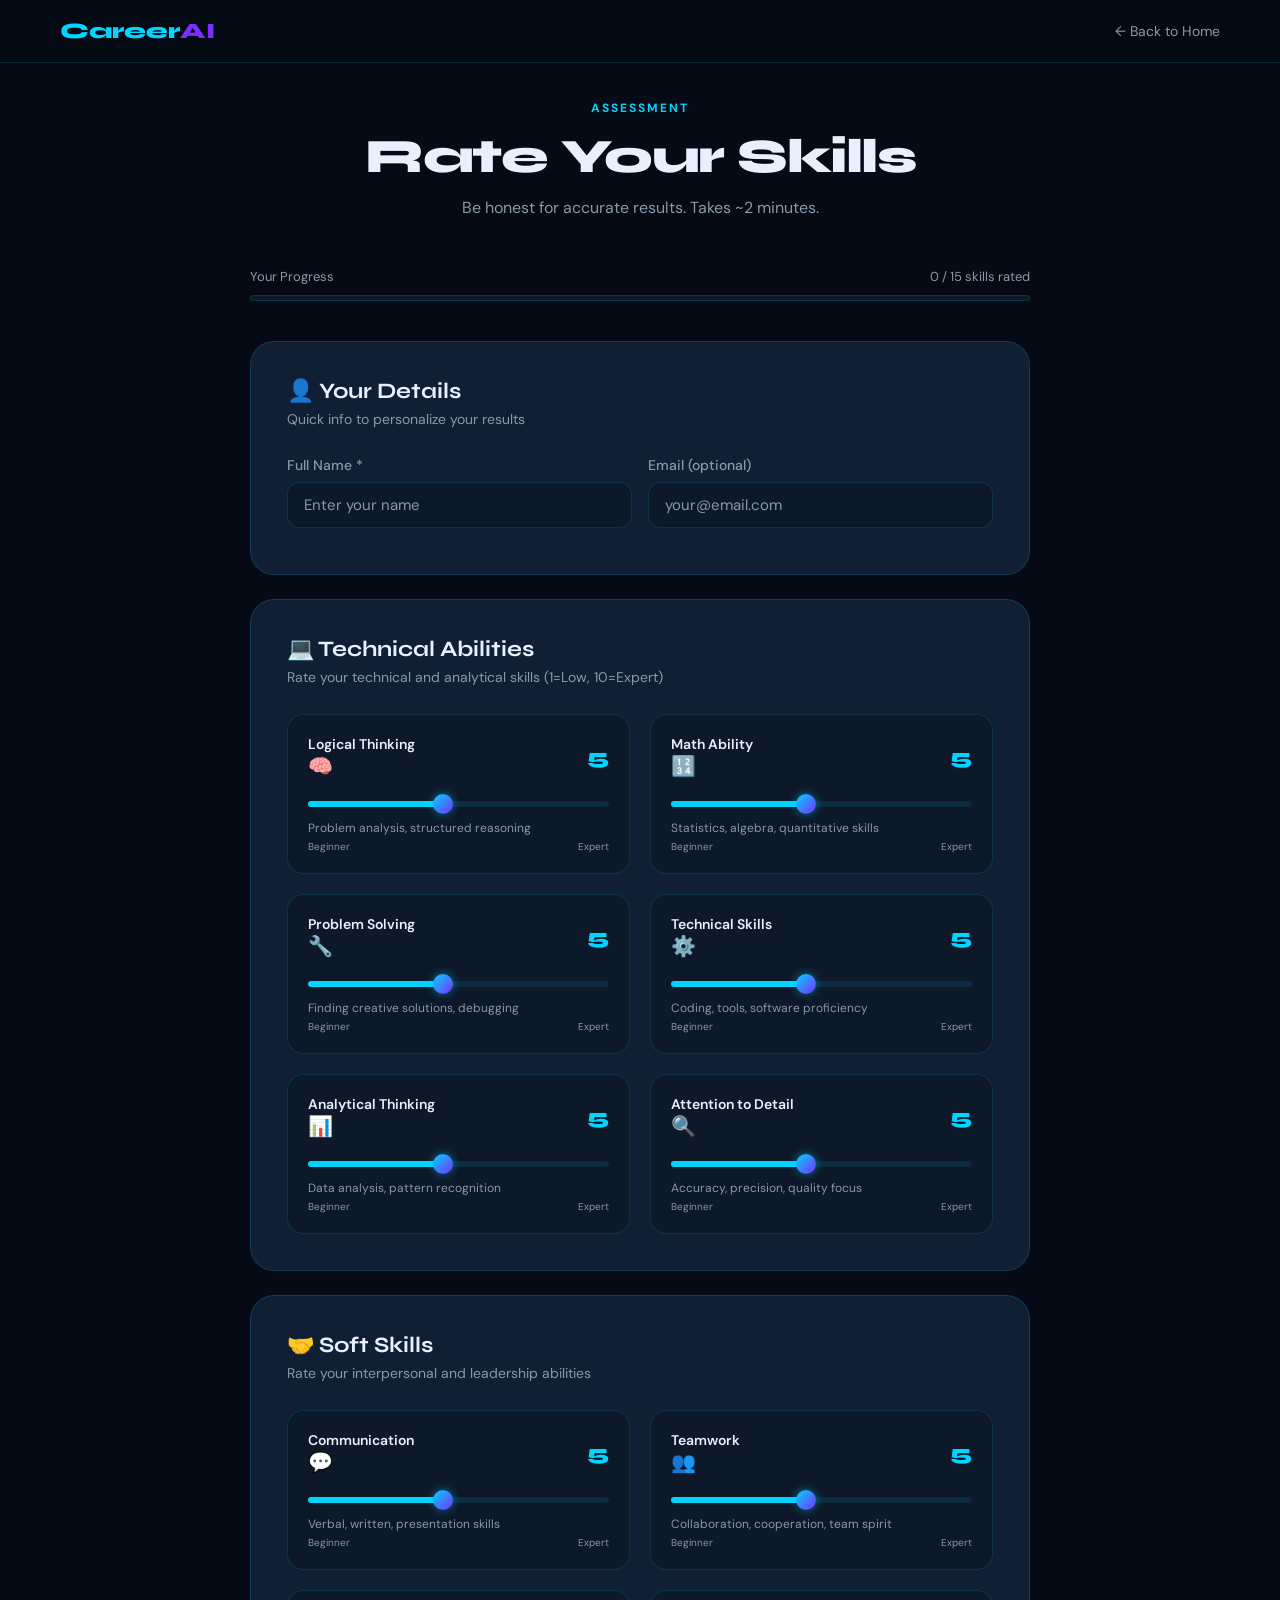
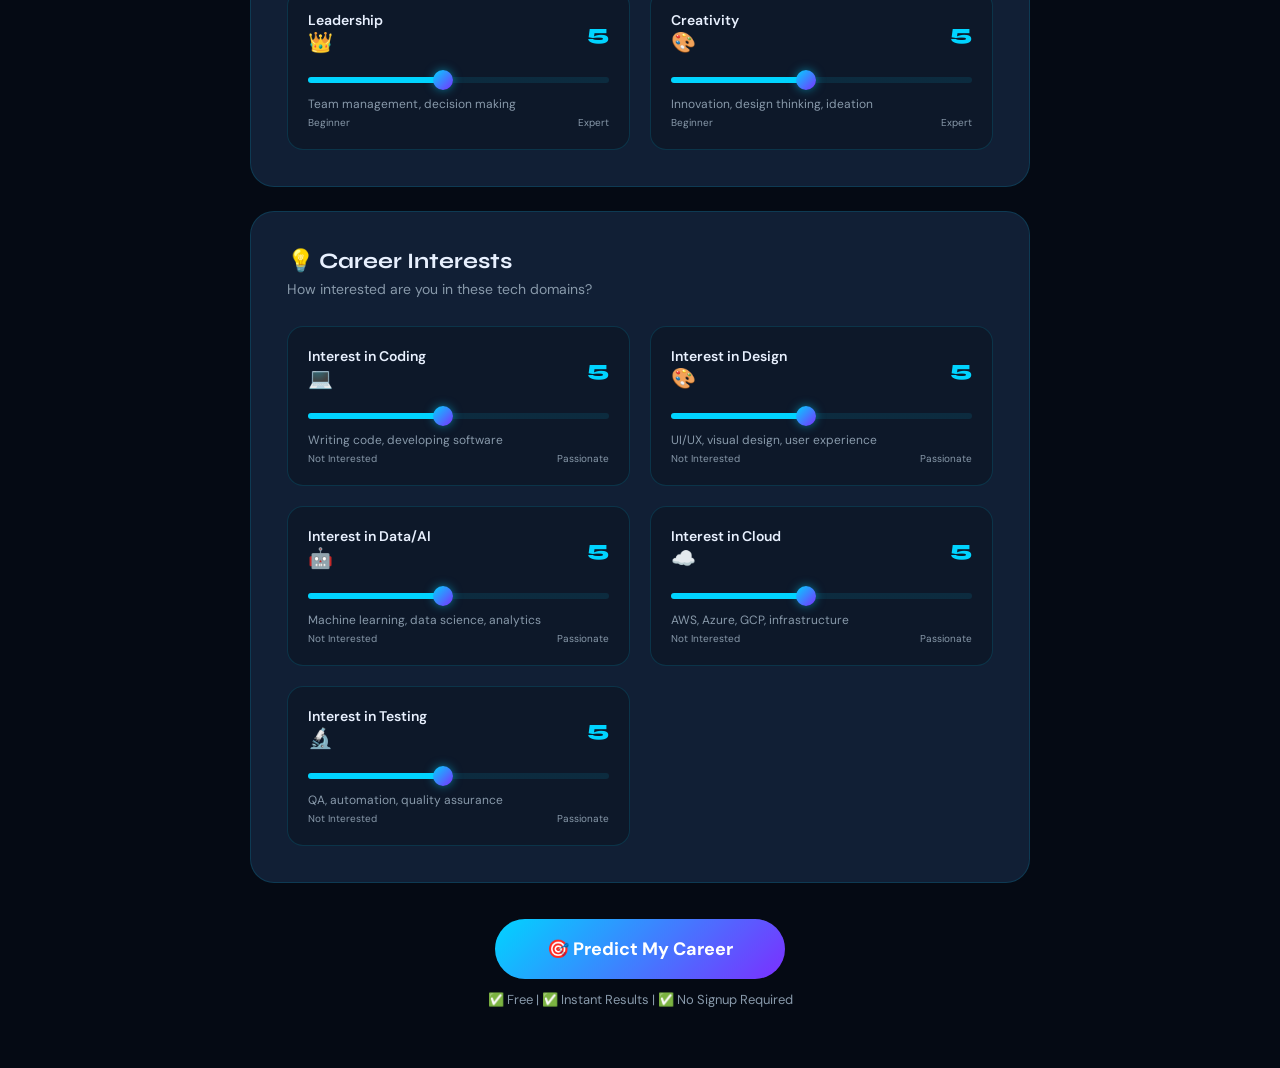
==== result.html @ 0223c40d "Frontend files" ====
<!DOCTYPE html>
<html lang="en">
<head>
<meta charset="UTF-8"/>
<meta name="viewport" content="width=device-width, initial-scale=1.0"/>
<title>CareerAI - Your Results</title>
<link href="https://fonts.googleapis.com/css2?family=Syne:wght@400;600;700;800&family=DM+Sans:wght@300;400;500&display=swap" rel="stylesheet"/>
<style>
  :root{--bg:#050a14;--surface:#0d1829;--card:#111f35;--accent:#00d4ff;--accent2:#7b2fff;--accent3:#ff6b35;--text:#e8f0fe;--muted:#8899aa;--border:rgba(0,212,255,0.15);--success:#00e676}
  *{margin:0;padding:0;box-sizing:border-box}
  body{background:var(--bg);color:var(--text);font-family:'DM Sans',sans-serif;min-height:100vh}
  nav{position:fixed;top:0;width:100%;z-index:100;padding:18px 60px;display:flex;justify-content:space-between;align-items:center;background:rgba(5,10,20,0.9);backdrop-filter:blur(20px);border-bottom:1px solid var(--border)}
  .logo{font-family:'Syne',sans-serif;font-size:22px;font-weight:800;color:var(--accent);text-decoration:none}.logo span{color:var(--accent2)}
  .new-test{background:linear-gradient(135deg,var(--accent),var(--accent2));color:#fff;text-decoration:none;padding:10px 22px;border-radius:50px;font-size:14px;font-weight:600;transition:transform 0.2s}.new-test:hover{transform:translateY(-2px)}

  .main{padding:100px 60px 60px;max-width:1000px;margin:0 auto}

  /* HERO RESULT */
  .result-hero{text-align:center;padding:60px 20px;position:relative;overflow:hidden;border-radius:28px;background:var(--card);border:1px solid var(--border);margin-bottom:32px}
  .result-glow{position:absolute;top:50%;left:50%;transform:translate(-50%,-50%);width:500px;height:300px;background:radial-gradient(ellipse,rgba(0,212,255,0.12),transparent 70%);pointer-events:none}
  .result-tag{display:inline-block;background:rgba(0,230,118,0.1);color:var(--success);border:1px solid rgba(0,230,118,0.2);padding:8px 20px;border-radius:50px;font-size:13px;font-weight:700;margin-bottom:20px;animation:fadeDown 0.6s ease}
  .career-icon{font-size:72px;margin-bottom:16px;animation:bounceIn 0.8s ease}
  @keyframes bounceIn{0%{transform:scale(0)}70%{transform:scale(1.15)}100%{transform:scale(1)}}
  .career-name{font-family:'Syne',sans-serif;font-size:clamp(32px,5vw,56px);font-weight:800;letter-spacing:-2px;background:linear-gradient(135deg,var(--accent),var(--accent2));-webkit-background-clip:text;-webkit-text-fill-color:transparent;animation:fadeUp 0.8s ease 0.2s both}
  .greeting{color:var(--muted);font-size:18px;margin:12px 0;animation:fadeUp 0.8s ease 0.3s both}
  .confidence-bar-wrap{max-width:400px;margin:24px auto 0;animation:fadeUp 0.8s ease 0.4s both}
  .conf-label{display:flex;justify-content:space-between;font-size:14px;margin-bottom:8px}
  .conf-label span:last-child{color:var(--success);font-weight:700;font-family:'Syne',sans-serif;font-size:18px}
  .conf-bar{background:rgba(255,255,255,0.08);border-radius:50px;height:12px;overflow:hidden}
  .conf-fill{height:100%;background:linear-gradient(90deg,var(--accent),var(--success));border-radius:50px;transition:width 1.5s ease;width:0}
  @keyframes fadeUp{from{opacity:0;transform:translateY(20px)}to{opacity:1;transform:translateY(0)}}
  @keyframes fadeDown{from{opacity:0;transform:translateY(-10px)}to{opacity:1;transform:translateY(0)}}

  /* CARDS GRID */
  .results-grid{display:grid;grid-template-columns:1fr 1fr;gap:24px;margin-bottom:24px}
  .info-card{background:var(--card);border:1px solid var(--border);border-radius:20px;padding:28px}
  .info-card h3{font-family:'Syne',sans-serif;font-size:18px;font-weight:700;margin-bottom:18px;display:flex;align-items:center;gap:10px}
  .tag-chip{display:inline-block;background:rgba(0,212,255,0.1);color:var(--accent);font-size:12px;padding:5px 12px;border-radius:20px;margin:4px;font-weight:500;border:1px solid rgba(0,212,255,0.15)}
  .tag-chip.purple{background:rgba(123,47,255,0.1);color:#b67fff;border-color:rgba(123,47,255,0.2)}
  .tag-chip.orange{background:rgba(255,107,53,0.1);color:#ff9a75;border-color:rgba(255,107,53,0.2)}
  .salary-big{font-family:'Syne',sans-serif;font-size:36px;font-weight:800;color:var(--success);margin:8px 0}
  .growth-badge{display:inline-flex;align-items:center;gap:6px;background:rgba(0,230,118,0.1);color:var(--success);border:1px solid rgba(0,230,118,0.2);padding:8px 16px;border-radius:50px;font-size:14px;font-weight:600}

  /* TOP 3 */
  .top3-card{background:var(--card);border:1px solid var(--border);border-radius:20px;padding:28px;margin-bottom:24px}
  .top3-card h3{font-family:'Syne',sans-serif;font-size:18px;font-weight:700;margin-bottom:20px}
  .career-option{display:flex;align-items:center;gap:16px;padding:16px;background:var(--surface);border-radius:14px;margin-bottom:12px;border:1px solid var(--border);transition:transform 0.2s}
  .career-option:first-child{border-color:rgba(0,212,255,0.3);background:rgba(0,212,255,0.04)}
  .career-option:hover{transform:translateX(4px)}
  .opt-rank{font-family:'Syne',sans-serif;font-size:22px;font-weight:800;color:var(--muted);min-width:32px}
  .career-option:first-child .opt-rank{color:var(--accent)}
  .opt-name{font-weight:600;font-size:16px;flex:1}
  .opt-bar-wrap{flex:2}
  .opt-bar{background:rgba(255,255,255,0.08);border-radius:50px;height:8px;overflow:hidden}
  .opt-fill{height:100%;background:linear-gradient(90deg,var(--accent),var(--accent2));border-radius:50px;transition:width 1.2s ease}
  .opt-pct{font-family:'Syne',sans-serif;font-size:16px;font-weight:800;color:var(--text);min-width:48px;text-align:right}

  /* ACTIONS */
  .actions{display:flex;gap:16px;flex-wrap:wrap;justify-content:center;margin-top:36px}
  .btn-primary{background:linear-gradient(135deg,var(--accent),var(--accent2));color:#fff;border:none;padding:16px 36px;border-radius:50px;font-size:16px;font-weight:700;cursor:pointer;text-decoration:none;transition:all 0.3s;display:inline-flex;align-items:center;gap:8px}
  .btn-primary:hover{transform:translateY(-3px);box-shadow:0 16px 40px rgba(0,212,255,0.4)}
  .btn-outline{background:transparent;color:var(--text);border:1px solid var(--border);padding:16px 36px;border-radius:50px;font-size:16px;font-weight:600;cursor:pointer;text-decoration:none;transition:all 0.3s;display:inline-flex;align-items:center;gap:8px}
  .btn-outline:hover{border-color:var(--accent);color:var(--accent)}
  footer{background:var(--surface);padding:30px 60px;border-top:1px solid var(--border);text-align:center;color:var(--muted);font-size:14px;margin-top:60px}
  @media(max-width:768px){nav{padding:16px 20px}.main{padding:80px 20px 40px}.results-grid{grid-template-columns:1fr}}
</style>
</head>
<body>

<nav>
  <a href="index.html" class="logo">Career<span>AI</span></a>
  <a href="predict.html" class="new-test">🔄 New Test</a>
</nav>

<div class="main">

  <!-- HERO RESULT -->
  <div class="result-hero">
    <div class="result-glow"></div>
    <div class="result-tag">✅ Analysis Complete</div>
    <div class="career-icon" id="career-icon">🤖</div>
    <div class="career-name" id="career-name">Loading...</div>
    <div class="greeting" id="greeting">Analyzing your profile...</div>
    <div class="confidence-bar-wrap">
      <div class="conf-label"><span>Prediction Confidence</span><span id="conf-pct">0%</span></div>
      <div class="conf-bar"><div class="conf-fill" id="conf-fill"></div></div>
    </div>
  </div>

  <!-- TOP 3 -->
  <div class="top3-card">
    <h3>🏆 Your Top 3 Career Matches</h3>
    <div id="top3-list"></div>
  </div>

  <!-- INFO GRID -->
  <div class="results-grid">
    <div class="info-card">
      <h3>💰 Salary Range</h3>
      <div class="salary-big" id="salary">₹8-25 LPA</div>
      <div class="growth-badge" id="growth">📈 Very High Growth</div>
    </div>
    <div class="info-card">
      <h3>📝 About This Role</h3>
      <p id="description" style="color:var(--muted);line-height:1.7;font-size:14px">Loading...</p>
    </div>
    <div class="info-card">
      <h3>🛠️ Key Skills to Learn</h3>
      <div id="skills-list"></div>
    </div>
    <div class="info-card">
      <h3>📚 Recommended Courses</h3>
      <div id="courses-list"></div>
    </div>
  </div>

  <div class="info-card" style="margin-bottom:24px">
    <h3>🏢 Top Companies Hiring</h3>
    <div id="companies-list"></div>
  </div>

  <div class="actions">
    <a href="predict.html" class="btn-primary">🔄 Retake Test</a>
    <a href="index.html" class="btn-outline">🏠 Home</a>
    <button class="btn-outline" onclick="window.print()">🖨️ Print Results</button>
  </div>
</div>

<footer>
  <p>🤖 CareerAI — ML Career Prediction | 87%+ Accuracy | Python + Random Forest</p>
</footer>

<script>
  window.onload = () => {
    const raw = localStorage.getItem('careerResult');
    if(!raw){ window.location.href='predict.html'; return; }
    const data = JSON.parse(raw);
    const info = data.career_info || {};

    // Update hero
    document.getElementById('career-icon').textContent = info.icon || '🎯';
    document.getElementById('career-name').textContent = data.predicted_career;
    document.getElementById('greeting').textContent = `${data.name}, you are best suited for this role!`;
    document.getElementById('conf-pct').textContent = data.confidence+'%';
    setTimeout(()=>{
      document.getElementById('conf-fill').style.width = data.confidence+'%';
    }, 300);

    // Top 3
    const top3 = data.top3_careers || [];
    const t3el = document.getElementById('top3-list');
    const ranks = ['🥇','🥈','🥉'];
    top3.forEach((item,i) => {
      t3el.innerHTML += `
        <div class="career-option">
          <div class="opt-rank">${ranks[i]||i+1}</div>
          <div class="opt-name">${item.career}</div>
          <div class="opt-bar-wrap">
            <div class="opt-bar"><div class="opt-fill" id="bar-${i}" style="width:0"></div></div>
          </div>
          <div class="opt-pct">${item.confidence}%</div>
        </div>`;
    });
    setTimeout(()=>{
      top3.forEach((item,i) => {
        const el = document.getElementById('bar-'+i);
        if(el) el.style.width = item.confidence+'%';
      });
    }, 400);

    // Info
    document.getElementById('salary').textContent = info.salary || 'N/A';
    document.getElementById('growth').textContent = '📈 '+info.growth+' Growth';
    document.getElementById('description').textContent = info.description || '';

    // Skills
    const skillsEl = document.getElementById('skills-list');
    (info.skills||[]).forEach(s => { skillsEl.innerHTML += `<span class="tag-chip">${s}</span>`; });

    // Courses
    const coursesEl = document.getElementById('courses-list');
    (info.courses||[]).forEach(c => { coursesEl.innerHTML += `<span class="tag-chip purple">📖 ${c}</span>`; });

    // Companies
    const compEl = document.getElementById('companies-list');
    (info.companies||[]).forEach(c => { compEl.innerHTML += `<span class="tag-chip orange">🏢 ${c}</span>`; });
  };
</script>
</body>
</html>
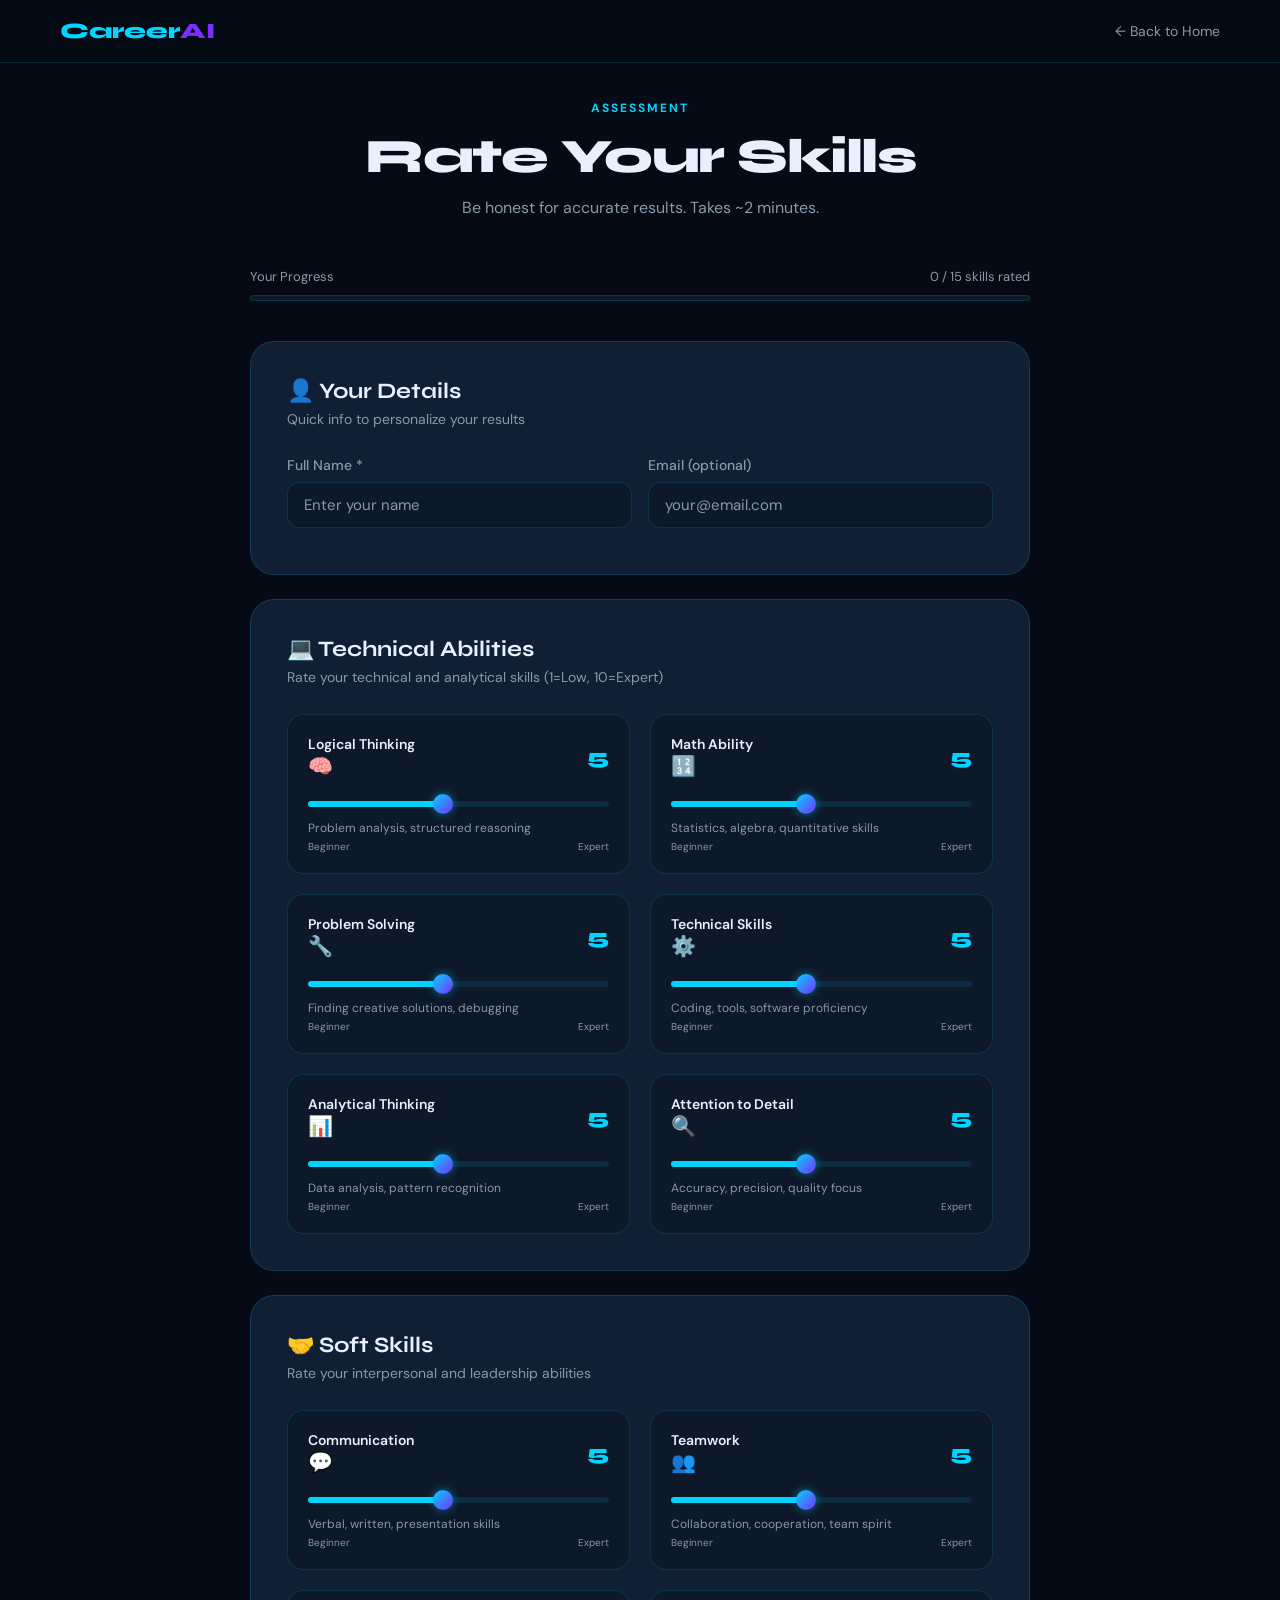
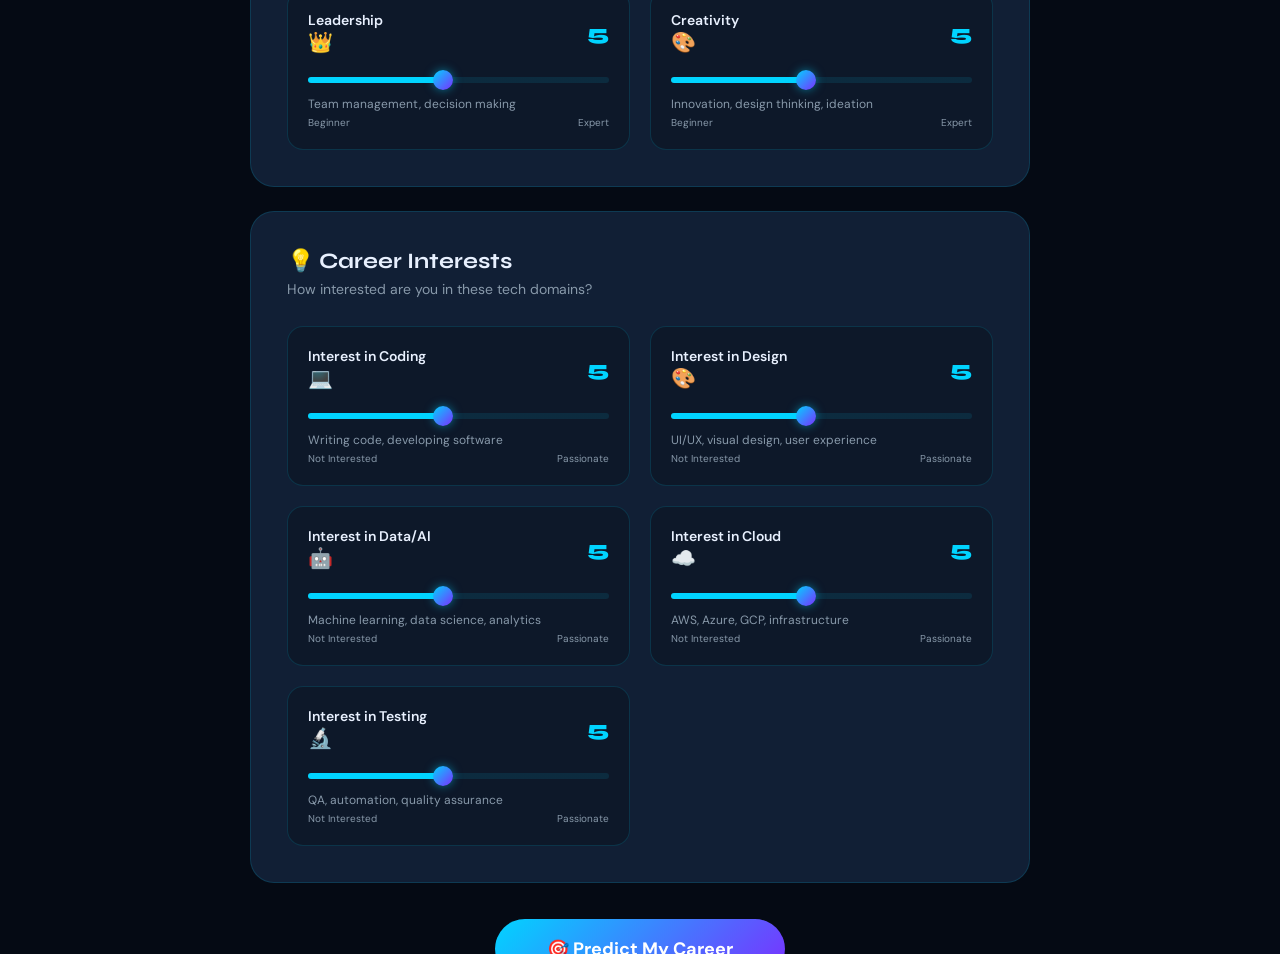
==== commit 916ade4b: "Update result.html" ====
--- a/result.html
+++ b/result.html
@@ -127,7 +127,7 @@
 </div>
 
 <footer>
-  <p>🤖 CareerAI — ML Career Prediction | 87%+ Accuracy | Python + Random Forest</p>
+  <p>🤖 CareerAI — ML Career Prediction | Ensemble Model (Random Forest + Gradient Boosting) | 94% Test Accuracy</p>
 </footer>
 
 <script>
@@ -136,6 +136,14 @@
     if(!raw){ window.location.href='predict.html'; return; }
     const data = JSON.parse(raw);
     const info = data.career_info || {};
+
+    // Offline/demo mode banner
+    if (localStorage.getItem('wasOffline') === 'true') {
+      const banner = document.createElement('div');
+      banner.style.cssText = 'position:fixed;top:0;left:0;right:0;z-index:9999;background:#ffc107;color:#1a1a1a;text-align:center;padding:10px 16px;font-family:"DM Sans",sans-serif;font-size:14px;font-weight:700;';
+      banner.textContent = '⚠️ Demo mode — backend unavailable. This result is an approximation, not the trained ML model.';
+      document.body.prepend(banner);
+    }
 
     // Update hero
     document.getElementById('career-icon').textContent = info.icon || '🎯';
@@ -145,6 +153,12 @@
     setTimeout(()=>{
       document.getElementById('conf-fill').style.width = data.confidence+'%';
     }, 300);
+
+    // Confidence clarity note
+    const confNote = document.createElement('div');
+    confNote.style.cssText = 'font-size:12px;color:var(--muted);margin-top:8px;';
+    confNote.textContent = 'ℹ️ This is the confidence for this one prediction across 10 possible careers — a different metric from the model\'s overall 94% test accuracy.';
+    document.querySelector('.confidence-bar-wrap').appendChild(confNote);
 
     // Top 3
     const top3 = data.top3_careers || [];
@@ -187,4 +201,4 @@
   };
 </script>
 </body>
-</html>+</html>
